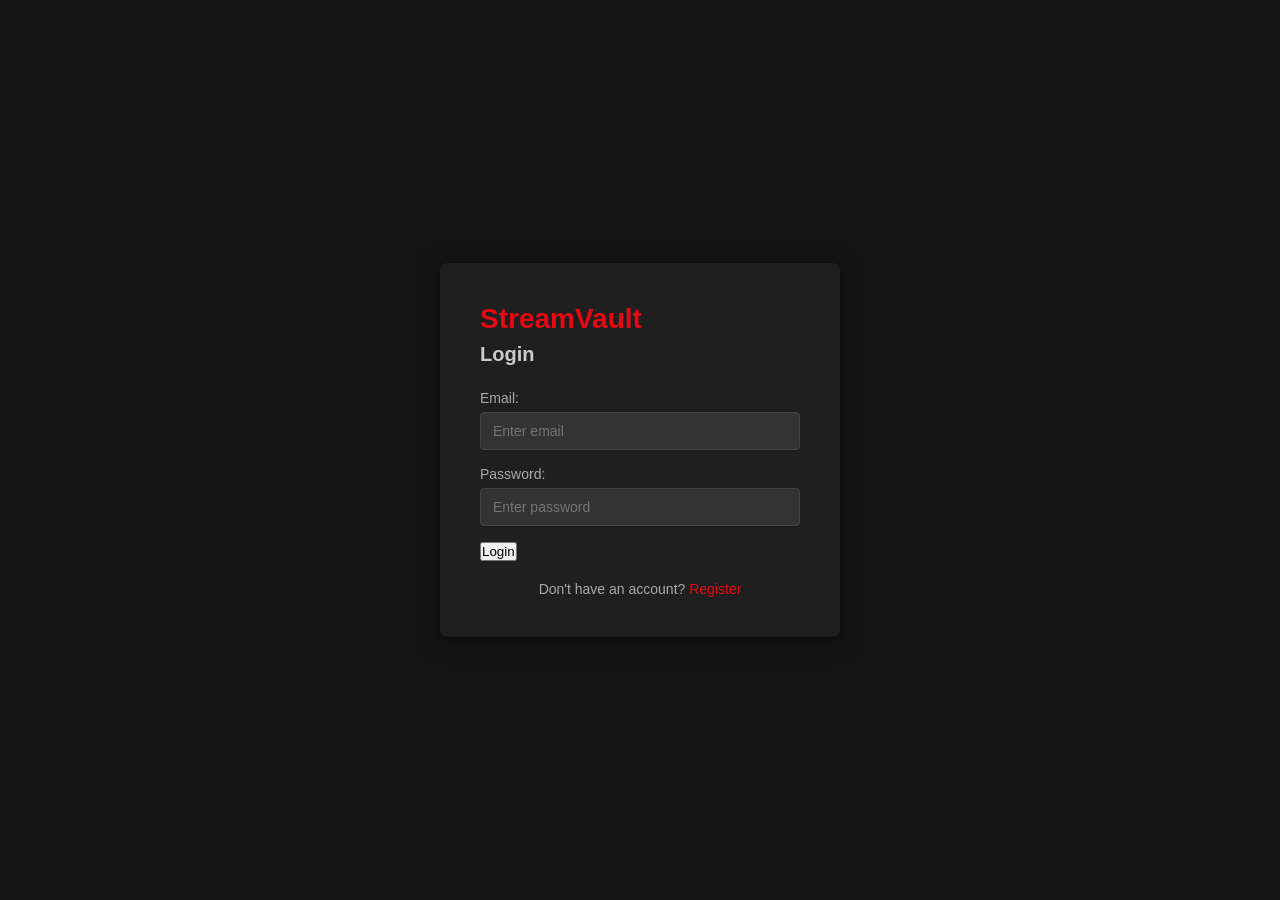
==== src/main/webapp/login.html @ b244ce61 "Initial project structure" ====
<!DOCTYPE html>
<html lang="en">
<head>
    <meta charset="UTF-8">
    <title>StreamVault - Login</title>
    <link rel="stylesheet" href="css/style.css">
</head>
<body>

<div class="auth-container">
    <h1>StreamVault</h1>
    <h2>Login</h2>

    <!-- show error if login failed -->
    <p id="error-msg" style="color: red; display: none;">Invalid email or password. Please try again.</p>

    <!-- show success message after registering -->
    <p id="success-msg" style="color: green; display: none;">Account created! You can now log in.</p>

    <form action="login" method="POST">
        <div class="form-group">
            <label>Email:</label>
            <input type="email" name="email" placeholder="Enter email" required>
        </div>
        <div class="form-group">
            <label>Password:</label>
            <input type="password" name="password" placeholder="Enter password" minlength="8" required>
        </div>
        <button type="submit">Login</button>
    </form>

    <p>Don't have an account? <a href="register.html">Register</a></p>
</div>

<script>
    // check url params to show messages
    let params = new URLSearchParams(window.location.search);
    if (params.get('error') == '1') {
        document.getElementById('error-msg').style.display = 'block';
    }
    if (params.get('registered') == '1') {
        document.getElementById('success-msg').style.display = 'block';
    }
</script>

</body>
</html>
---- src/main/webapp/css/style.css ----
* {
    box-sizing: border-box;
    margin: 0;
    padding: 0;
}

body {
    font-family: Arial, sans-serif;
    background-color: #141414;
    color: #fff;
    display: flex;
    justify-content: center;
    align-items: center;
    min-height: 100vh;
}

.auth-container {
    background-color: #1f1f1f;
    padding: 40px;
    border-radius: 8px;
    width: 100%;
    max-width: 400px;
    box-shadow: 0 4px 20px rgba(0, 0, 0, 0.5);
}

h1 {
    color: #e50914;
    font-size: 28px;
    margin-bottom: 8px;
}

h2 {
    font-size: 20px;
    margin-bottom: 24px;
    color: #ccc;
}

.form-group {
    margin-bottom: 16px;
}

label {
    display: block;
    margin-bottom: 6px;
    font-size: 14px;
    color: #aaa;
}

input, select {
    width: 100%;
    padding: 10px 12px;
    background-color: #333;
    border: 1px solid #444;
    border-radius: 4px;
    color: #fff;
    font-size: 14px;
}

input:focus, select:focus {
    outline: none;
    border-color: #e50914;
}

.btn-primary {
    width: 100%;
    padding: 12px;
    background-color: #e50914;
    color: #fff;
    border: none;
    border-radius: 4px;
    font-size: 16px;
    cursor: pointer;
    margin-top: 8px;
}

.btn-primary:hover {
    background-color: #c40812;
}

p {
    margin-top: 20px;
    font-size: 14px;
    color: #aaa;
    text-align: center;
}

a {
    color: #e50914;
    text-decoration: none;
}

a:hover {
    text-decoration: underline;
}
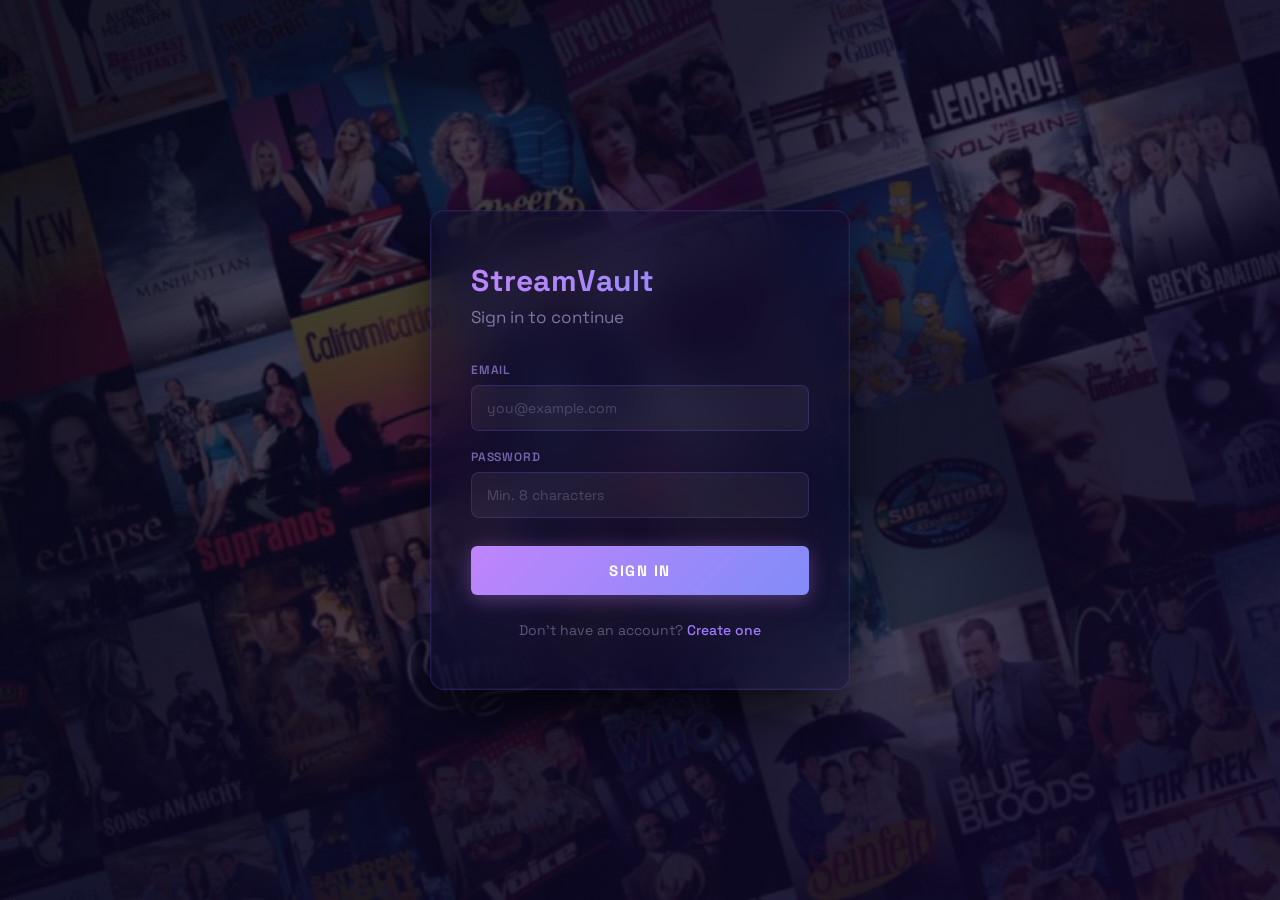
==== commit 8d37c4bd: "Section 1-2: fix DB connection and redesign login/register UI Fix MySQL driver loading with Class.fo" ====
--- a/src/main/webapp/login.html
+++ b/src/main/webapp/login.html
@@ -7,29 +7,33 @@
 </head>
 <body>
 
-<div class="auth-container">
-    <h1>StreamVault</h1>
-    <h2>Login</h2>
+<div class="background">
+    <div class="streaming-card">
 
-    <!-- show error if login failed -->
-    <p id="error-msg" style="color: red; display: none;">Invalid email or password. Please try again.</p>
+        <h1>StreamVault</h1>
+        <h2>Sign in to continue</h2>
 
-    <!-- show success message after registering -->
-    <p id="success-msg" style="color: green; display: none;">Account created! You can now log in.</p>
+        <!-- show error if login failed -->
+        <div id="error-msg" class="msg-error">Invalid email or password. Please try again.</div>
 
-    <form action="login" method="POST">
-        <div class="form-group">
-            <label>Email:</label>
-            <input type="email" name="email" placeholder="Enter email" required>
-        </div>
-        <div class="form-group">
-            <label>Password:</label>
-            <input type="password" name="password" placeholder="Enter password" minlength="8" required>
-        </div>
-        <button type="submit">Login</button>
-    </form>
+        <!-- show success message after registering -->
+        <div id="success-msg" class="msg-success">Account created! You can now log in.</div>
 
-    <p>Don't have an account? <a href="register.html">Register</a></p>
+        <form action="login" method="POST">
+            <div class="form-group">
+                <label>Email</label>
+                <input type="email" name="email" placeholder="you@example.com" required>
+            </div>
+            <div class="form-group">
+                <label>Password</label>
+                <input type="password" name="password" placeholder="Min. 8 characters" minlength="8" required>
+            </div>
+            <button type="submit" class="btn-primary">Sign In</button>
+        </form>
+
+        <p>Don't have an account? <a href="register.html">Create one</a></p>
+
+    </div>
 </div>
 
 <script>
--- a/src/main/webapp/css/style.css
+++ b/src/main/webapp/css/style.css
@@ -1,94 +1,176 @@
+@import url('https://fonts.googleapis.com/css2?family=Space+Grotesk:wght@400;500;600;700&display=swap');
+
 * {
     box-sizing: border-box;
     margin: 0;
     padding: 0;
 }
 
-body {
-    font-family: Arial, sans-serif;
-    background-color: #141414;
-    color: #fff;
+.background {
+    height: 100vh;
     display: flex;
     justify-content: center;
     align-items: center;
-    min-height: 100vh;
+    background:
+        linear-gradient(135deg, rgba(7, 8, 30, 0.75) 0%, rgba(20, 10, 50, 0.75) 100%),
+        url('../images/movie-grid.jpg') center / cover no-repeat;
+    background-color: #07081e;
+    font-family: 'Space Grotesk', sans-serif;
 }
 
-.auth-container {
-    background-color: #1f1f1f;
-    padding: 40px;
-    border-radius: 8px;
-    width: 100%;
-    max-width: 400px;
-    box-shadow: 0 4px 20px rgba(0, 0, 0, 0.5);
+/* glassmorphism card — navy purple tint */
+.streaming-card {
+    padding: 50px 40px;
+    width: 420px;
+    background: rgba(15, 12, 50, 0.45);
+    backdrop-filter: blur(24px);
+    -webkit-backdrop-filter: blur(24px);
+    border: 1.5px solid rgba(140, 100, 255, 0.18);
+    border-radius: 14px;
+    box-shadow:
+        0 25px 50px -12px rgba(0, 0, 0, 0.8),
+        0 0 0 1px rgba(140, 100, 255, 0.05) inset;
+    color: #ffffff;
+    font-family: 'Space Grotesk', sans-serif;
 }
 
 h1 {
-    color: #e50914;
-    font-size: 28px;
-    margin-bottom: 8px;
+    font-size: 30px;
+    font-weight: 700;
+    letter-spacing: 0.5px;
+    margin-bottom: 6px;
+    background: linear-gradient(135deg, #c084fc, #818cf8);
+    -webkit-background-clip: text;
+    -webkit-text-fill-color: transparent;
+    background-clip: text;
 }
 
 h2 {
-    font-size: 20px;
-    margin-bottom: 24px;
-    color: #ccc;
+    font-size: 17px;
+    font-weight: 400;
+    color: rgba(180, 170, 220, 0.65);
+    margin-bottom: 34px;
 }
 
 .form-group {
-    margin-bottom: 16px;
+    margin-bottom: 18px;
 }
 
 label {
     display: block;
-    margin-bottom: 6px;
-    font-size: 14px;
-    color: #aaa;
+    margin-bottom: 7px;
+    font-size: 12px;
+    font-weight: 600;
+    color: rgba(180, 160, 255, 0.6);
+    text-transform: uppercase;
+    letter-spacing: 0.8px;
 }
 
 input, select {
     width: 100%;
-    padding: 10px 12px;
-    background-color: #333;
-    border: 1px solid #444;
-    border-radius: 4px;
-    color: #fff;
+    padding: 13px 15px;
+    background: rgba(255, 255, 255, 0.05);
+    border: 1px solid rgba(140, 100, 255, 0.2);
+    border-radius: 8px;
+    color: #ffffff;
     font-size: 14px;
+    font-family: 'Space Grotesk', sans-serif;
+    transition: border-color 0.2s ease, background 0.2s ease, box-shadow 0.2s ease;
+}
+
+input::placeholder {
+    color: rgba(255, 255, 255, 0.2);
 }
 
 input:focus, select:focus {
     outline: none;
-    border-color: #e50914;
+    border-color: rgba(140, 100, 255, 0.6);
+    background: rgba(140, 100, 255, 0.07);
+    box-shadow: 0 0 0 3px rgba(140, 100, 255, 0.1);
 }
 
+select {
+    appearance: none;
+    -webkit-appearance: none;
+    background-image: url("data:image/svg+xml,%3Csvg xmlns='http://www.w3.org/2000/svg' width='12' height='7' viewBox='0 0 12 7'%3E%3Cpath fill='none' stroke='%238c64ff99' stroke-width='1.5' d='M1 1l5 5 5-5'/%3E%3C/svg%3E");
+    background-repeat: no-repeat;
+    background-position: right 14px center;
+    padding-right: 36px;
+    cursor: pointer;
+}
+
+select option {
+    background-color: #12103a;
+    color: #ffffff;
+}
+
+/* Netflix red button with glow */
 .btn-primary {
     width: 100%;
-    padding: 12px;
-    background-color: #e50914;
-    color: #fff;
+    padding: 15px;
+    background: linear-gradient(135deg, #c084fc, #818cf8);
     border: none;
-    border-radius: 4px;
-    font-size: 16px;
+    border-radius: 6px;
+    color: white;
+    font-size: 15px;
+    font-weight: 700;
+    font-family: 'Space Grotesk', sans-serif;
+    text-transform: uppercase;
+    letter-spacing: 1.5px;
     cursor: pointer;
-    margin-top: 8px;
+    margin-top: 10px;
+    box-shadow: 0 4px 20px rgba(192, 132, 252, 0.35);
+    transition: all 0.3s ease;
 }
 
 .btn-primary:hover {
-    background-color: #c40812;
+    background: linear-gradient(135deg, #d09ffe, #9ba5fb);
+    box-shadow: 0 6px 25px rgba(192, 132, 252, 0.55);
+    transform: translateY(-1px);
+}
+
+.btn-primary:active {
+    transform: translateY(0);
+    box-shadow: 0 3px 12px rgba(192, 132, 252, 0.4);
 }
 
 p {
-    margin-top: 20px;
+    margin-top: 26px;
     font-size: 14px;
-    color: #aaa;
+    color: rgba(180, 170, 220, 0.45);
     text-align: center;
 }
 
 a {
-    color: #e50914;
+    color: #a07aff;
     text-decoration: none;
+    font-weight: 500;
 }
 
 a:hover {
+    color: #c4a8ff;
     text-decoration: underline;
 }
+
+/* error / success messages */
+.msg-error {
+    background: rgba(229, 9, 20, 0.1);
+    border: 1px solid rgba(229, 9, 20, 0.3);
+    border-radius: 8px;
+    color: #ff7a7a;
+    font-size: 13px;
+    padding: 11px 14px;
+    margin-bottom: 20px;
+    display: none;
+}
+
+.msg-success {
+    background: rgba(100, 80, 255, 0.1);
+    border: 1px solid rgba(100, 80, 255, 0.3);
+    border-radius: 8px;
+    color: #a89bff;
+    font-size: 13px;
+    padding: 11px 14px;
+    margin-bottom: 20px;
+    display: none;
+}
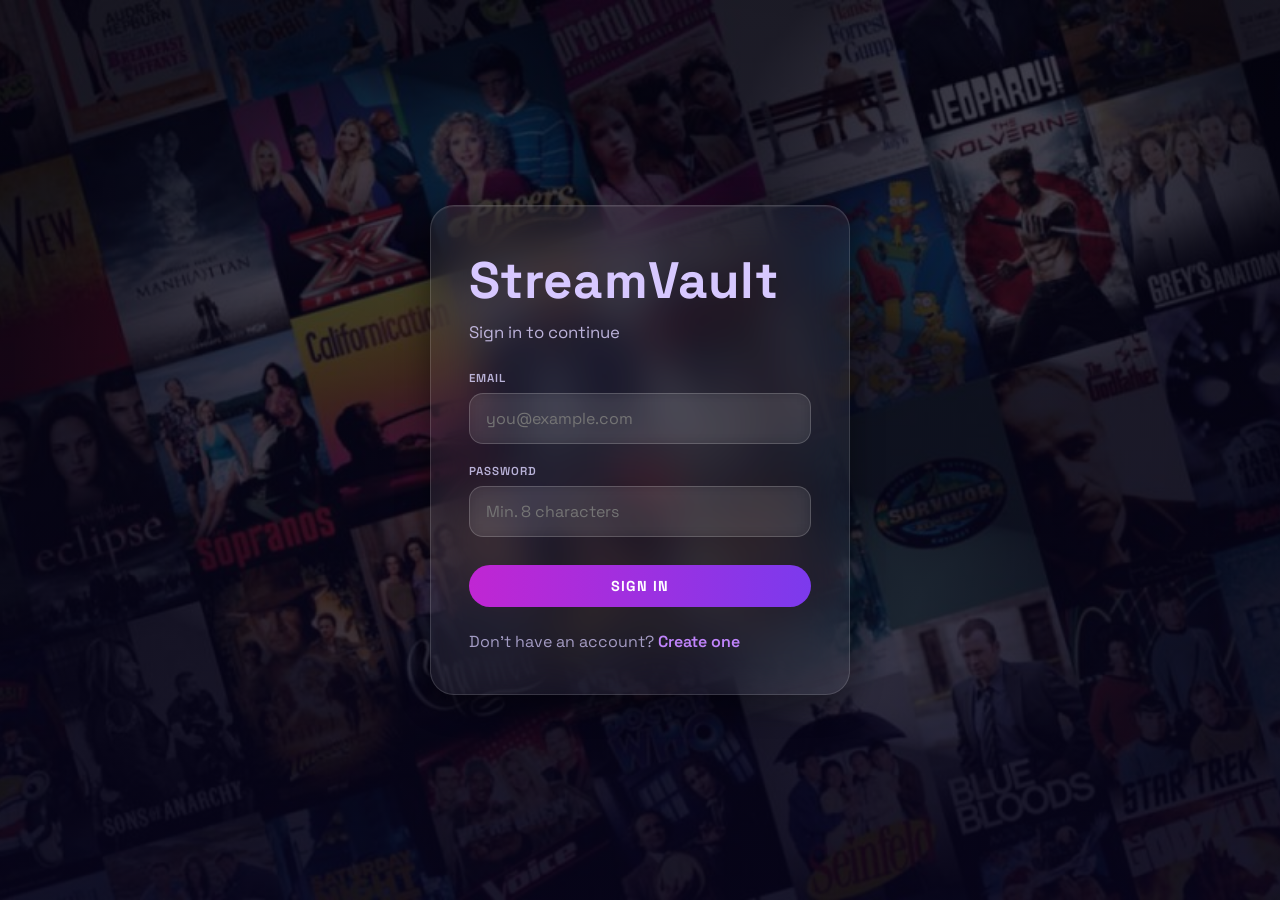
==== commit 2f459c4d: "Phase 4 complete: JDBC web app with security, MongoDB analytics, and role-based access" ====
--- a/src/main/webapp/login.html
+++ b/src/main/webapp/login.html
@@ -2,7 +2,8 @@
 <html lang="en">
 <head>
     <meta charset="UTF-8">
-    <title>StreamVault - Login</title>
+    <meta name="viewport" content="width=device-width, initial-scale=1.0">
+    <title>Login — StreamVault</title>
     <link rel="stylesheet" href="css/style.css">
 </head>
 <body>
--- a/src/main/webapp/css/style.css
+++ b/src/main/webapp/css/style.css
@@ -6,171 +6,675 @@
     padding: 0;
 }
 
+html, body {
+    min-height: 100%;
+    font-family: 'Space Grotesk', sans-serif;
+    color: #f5f3ff;
+    background: linear-gradient(135deg, #07081e 0%, #0e0b29 60%, #120d3d 100%);
+}
+
+body {
+    overflow-x: hidden;
+}
+
+/* ── Auth pages ──────────────────────────────────────────────────────────── */
 .background {
-    height: 100vh;
-    display: flex;
+    min-height: 100vh;
+    display: flex;
+    align-items: center;
     justify-content: center;
-    align-items: center;
+    padding: 24px;
     background:
-        linear-gradient(135deg, rgba(7, 8, 30, 0.75) 0%, rgba(20, 10, 50, 0.75) 100%),
-        url('../images/movie-grid.jpg') center / cover no-repeat;
-    background-color: #07081e;
-    font-family: 'Space Grotesk', sans-serif;
-}
-
-/* glassmorphism card — navy purple tint */
+        linear-gradient(rgba(4, 3, 18, 0.72), rgba(8, 5, 30, 0.78)),
+        url('../images/movie-grid.jpg') center/cover no-repeat;
+}
+
 .streaming-card {
-    padding: 50px 40px;
-    width: 420px;
-    background: rgba(15, 12, 50, 0.45);
-    backdrop-filter: blur(24px);
-    -webkit-backdrop-filter: blur(24px);
-    border: 1.5px solid rgba(140, 100, 255, 0.18);
+    width: min(420px, 100%);
+    padding: 42px 38px;
+    border-radius: 24px;
+    background: rgba(255, 255, 255, 0.06);
+    border: 1px solid rgba(255, 255, 255, 0.14);
+    box-shadow:
+        0 8px 32px rgba(0, 0, 0, 0.45),
+        inset 0 1px 0 rgba(255, 255, 255, 0.08);
+    backdrop-filter: blur(22px);
+    -webkit-backdrop-filter: blur(22px);
+}
+
+.streaming-card h1 {
+    margin-bottom: 8px;
+    font-size: clamp(2.25rem, 5vw, 3.2rem);
+    letter-spacing: 0.35px;
+    color: #d7c8ff;
+}
+
+.streaming-card h2 {
+    margin-bottom: 28px;
+    color: rgba(221, 210, 255, 0.82);
+    font-size: 1.05rem;
+    font-weight: 400;
+}
+
+.msg-error,
+.msg-success {
+    display: none;
+    margin-bottom: 20px;
+    padding: 14px 16px;
+    border-radius: 16px;
+    font-size: 0.95rem;
+    line-height: 1.55;
+}
+
+.msg-error {
+    background: rgba(217, 71, 224, 0.14);
+    border: 1px solid rgba(217, 71, 224, 0.28);
+    color: #f7c6ff;
+}
+
+.msg-success {
+    background: rgba(77, 201, 135, 0.14);
+    border: 1px solid rgba(77, 201, 135, 0.22);
+    color: #d5ffe2;
+}
+
+.form-group {
+    margin-bottom: 20px;
+    display: flex;
+    flex-direction: column;
+    gap: 8px;
+}
+
+.form-group label {
+    color: rgba(218, 212, 255, 0.82);
+    font-size: 0.72rem;
+    font-weight: 600;
+    text-transform: uppercase;
+    letter-spacing: 0.09em;
+}
+
+.form-group input,
+.form-group select {
+    width: 100%;
+    padding: 14px 16px;
     border-radius: 14px;
-    box-shadow:
-        0 25px 50px -12px rgba(0, 0, 0, 0.8),
-        0 0 0 1px rgba(140, 100, 255, 0.05) inset;
-    color: #ffffff;
-    font-family: 'Space Grotesk', sans-serif;
-}
-
-h1 {
-    font-size: 30px;
-    font-weight: 700;
-    letter-spacing: 0.5px;
-    margin-bottom: 6px;
+    border: 1px solid rgba(255, 255, 255, 0.18);
+    color: #f4efff;
+    outline: none;
+    transition: border-color 0.2s ease, box-shadow 0.2s ease;
+    font-family: inherit;
+    font-size: 1rem;
+    -webkit-appearance: none;
+    -moz-appearance: none;
+    appearance: none;
+}
+
+.form-group input {
+    background: rgba(255, 255, 255, 0.07);
+    backdrop-filter: blur(8px);
+}
+
+.form-group select {
+    background: rgb(14, 10, 42);
+}
+
+.form-group input:focus,
+.form-group select:focus {
+    border-color: rgba(140, 100, 255, 0.45);
+    box-shadow: 0 0 0 3px rgba(140, 100, 255, 0.1);
+}
+
+.streaming-card p {
+    margin-top: 24px;
+    color: rgba(215, 205, 255, 0.72);
+}
+
+.streaming-card a {
+    color: #c084fc;
+    text-decoration: none;
+    font-weight: 600;
+}
+
+.streaming-card a:hover {
+    text-decoration: underline;
+}
+
+/* ── Page shell (all inner pages) ────────────────────────────────────────── */
+.page-shell {
+    min-height: 100vh;
+    padding: 32px 24px;
+    display: flex;
+    justify-content: center;
+    background:
+        linear-gradient(rgba(7, 8, 30, 0.62), rgba(10, 7, 34, 0.68)),
+        url('../images/movie-grid.jpg') center/cover no-repeat fixed;
+}
+
+.page-card {
+    width: min(1200px, 100%);
+    padding: 36px;
+    background: rgba(10, 8, 34, 0.78);
+    border: 1px solid rgba(140, 100, 255, 0.22);
+    border-radius: 28px;
+    box-shadow: 0 40px 90px rgba(0, 0, 0, 0.5);
+    backdrop-filter: blur(26px);
+    align-self: flex-start;
+}
+
+/* ── Header & nav ────────────────────────────────────────────────────────── */
+.page-header {
+    display: flex;
+    justify-content: space-between;
+    gap: 20px;
+    align-items: flex-start;
+    margin-bottom: 32px;
+    flex-wrap: wrap;
+    padding-bottom: 28px;
+    border-bottom: 1px solid rgba(140, 100, 255, 0.12);
+}
+
+.page-header h1 {
+    font-size: clamp(1.9rem, 3vw, 2.8rem);
+    letter-spacing: 0.4px;
     background: linear-gradient(135deg, #c084fc, #818cf8);
     -webkit-background-clip: text;
     -webkit-text-fill-color: transparent;
-    background-clip: text;
-}
-
-h2 {
-    font-size: 17px;
-    font-weight: 400;
-    color: rgba(180, 170, 220, 0.65);
-    margin-bottom: 34px;
-}
-
-.form-group {
-    margin-bottom: 18px;
-}
-
-label {
-    display: block;
-    margin-bottom: 7px;
-    font-size: 12px;
-    font-weight: 600;
-    color: rgba(180, 160, 255, 0.6);
-    text-transform: uppercase;
-    letter-spacing: 0.8px;
-}
-
-input, select {
+    margin-bottom: 6px;
+}
+
+.page-header p {
+    color: rgba(210, 200, 255, 0.72);
+    max-width: 520px;
+    font-size: 0.97rem;
+}
+
+.nav-links {
+    display: flex;
+    flex-wrap: wrap;
+    gap: 10px;
+}
+
+.nav-links a {
+    display: inline-flex;
+    align-items: center;
+    padding: 10px 18px;
+    border-radius: 999px;
+    border: 1px solid rgba(140, 100, 255, 0.22);
+    background: rgba(255, 255, 255, 0.05);
+    color: #e9dfff;
+    text-decoration: none;
+    font-weight: 600;
+    font-size: 0.9rem;
+    transition: transform 0.18s ease, background 0.18s ease, box-shadow 0.18s ease;
+}
+
+.nav-links a:hover {
+    transform: translateY(-2px);
+    background: rgba(140, 100, 255, 0.18);
+    box-shadow: 0 10px 30px rgba(136, 100, 255, 0.14);
+}
+
+/* ── Section titles ──────────────────────────────────────────────────────── */
+.section-title {
+    font-size: 1rem;
+    font-weight: 600;
+    color: #c9b8ff;
+    margin-bottom: 14px;
+    letter-spacing: 0.04em;
+    text-transform: uppercase;
+}
+
+/* ── Filters ─────────────────────────────────────────────────────────────── */
+.content-filter {
+    display: flex;
+    flex-wrap: wrap;
+    align-items: center;
+    gap: 14px;
+    margin-bottom: 24px;
+}
+
+.content-filter label {
+    font-size: 0.88rem;
+    color: rgba(220, 210, 255, 0.7);
+}
+
+.filter-input,
+.filter-select {
+    padding: 11px 16px;
+    border-radius: 14px;
+    border: 1px solid rgba(255, 255, 255, 0.12);
+    background: rgba(18, 14, 54, 0.95);
+    color: #f3eeff;
+    outline: none;
+    font-family: inherit;
+    font-size: 0.95rem;
+    transition: border-color 0.18s, box-shadow 0.18s;
+    -webkit-appearance: none;
+    -moz-appearance: none;
+    appearance: none;
+}
+
+.filter-input {
+    flex: 1;
+    min-width: 180px;
+}
+
+.filter-select {
+    min-width: 160px;
+}
+
+.filter-input:focus,
+.filter-select:focus {
+    border-color: rgba(140, 100, 255, 0.4);
+    box-shadow: 0 0 0 3px rgba(140, 100, 255, 0.08);
+}
+
+.content-filter select {
+    min-width: 160px;
+    padding: 11px 16px;
+    border-radius: 14px;
+    border: 1px solid rgba(255, 255, 255, 0.12);
+    background: rgba(18, 14, 54, 0.95);
+    color: #f3eeff;
+    outline: none;
+    font-family: inherit;
+    font-size: 0.95rem;
+    transition: border-color 0.18s;
+    -webkit-appearance: none;
+    -moz-appearance: none;
+    appearance: none;
+}
+
+.content-filter select:focus {
+    border-color: rgba(140, 100, 255, 0.4);
+}
+
+/* ── Tables ──────────────────────────────────────────────────────────────── */
+.content-table {
     width: 100%;
-    padding: 13px 15px;
-    background: rgba(255, 255, 255, 0.05);
-    border: 1px solid rgba(140, 100, 255, 0.2);
-    border-radius: 8px;
-    color: #ffffff;
-    font-size: 14px;
-    font-family: 'Space Grotesk', sans-serif;
-    transition: border-color 0.2s ease, background 0.2s ease, box-shadow 0.2s ease;
-}
-
-input::placeholder {
-    color: rgba(255, 255, 255, 0.2);
-}
-
-input:focus, select:focus {
-    outline: none;
-    border-color: rgba(140, 100, 255, 0.6);
-    background: rgba(140, 100, 255, 0.07);
-    box-shadow: 0 0 0 3px rgba(140, 100, 255, 0.1);
-}
-
-select {
-    appearance: none;
-    -webkit-appearance: none;
-    background-image: url("data:image/svg+xml,%3Csvg xmlns='http://www.w3.org/2000/svg' width='12' height='7' viewBox='0 0 12 7'%3E%3Cpath fill='none' stroke='%238c64ff99' stroke-width='1.5' d='M1 1l5 5 5-5'/%3E%3C/svg%3E");
-    background-repeat: no-repeat;
-    background-position: right 14px center;
-    padding-right: 36px;
-    cursor: pointer;
-}
-
-select option {
-    background-color: #12103a;
-    color: #ffffff;
-}
-
-/* Netflix red button with glow */
-.btn-primary {
-    width: 100%;
-    padding: 15px;
-    background: linear-gradient(135deg, #c084fc, #818cf8);
-    border: none;
-    border-radius: 6px;
-    color: white;
-    font-size: 15px;
-    font-weight: 700;
-    font-family: 'Space Grotesk', sans-serif;
-    text-transform: uppercase;
-    letter-spacing: 1.5px;
-    cursor: pointer;
-    margin-top: 10px;
-    box-shadow: 0 4px 20px rgba(192, 132, 252, 0.35);
-    transition: all 0.3s ease;
-}
-
-.btn-primary:hover {
-    background: linear-gradient(135deg, #d09ffe, #9ba5fb);
-    box-shadow: 0 6px 25px rgba(192, 132, 252, 0.55);
-    transform: translateY(-1px);
-}
-
-.btn-primary:active {
-    transform: translateY(0);
-    box-shadow: 0 3px 12px rgba(192, 132, 252, 0.4);
-}
-
-p {
-    margin-top: 26px;
-    font-size: 14px;
-    color: rgba(180, 170, 220, 0.45);
-    text-align: center;
-}
-
-a {
-    color: #a07aff;
+    border-collapse: collapse;
+    overflow: hidden;
+    border-radius: 18px;
+    background: rgba(14, 10, 40, 0.78);
+    border: 1px solid rgba(140, 100, 255, 0.16);
+}
+
+.content-table th,
+.content-table td {
+    padding: 16px 18px;
+    border-bottom: 1px solid rgba(255, 255, 255, 0.07);
+}
+
+.content-table th {
+    background: rgba(24, 16, 72, 0.98);
+    color: #c9b8ff;
+    font-weight: 600;
+    font-size: 0.88rem;
+    text-align: left;
+    text-transform: uppercase;
+    letter-spacing: 0.05em;
+}
+
+.content-table tr:last-child td {
+    border-bottom: none;
+}
+
+.content-table tr:hover td {
+    background: rgba(140, 100, 255, 0.06);
+}
+
+.content-table td {
+    color: #e2d9ff;
+    font-size: 0.95rem;
+}
+
+.content-table td a {
+    color: #d9b8ff;
     text-decoration: none;
     font-weight: 500;
-}
-
-a:hover {
-    color: #c4a8ff;
+    transition: color 0.15s;
+}
+
+.content-table td a:hover {
+    color: #fff;
     text-decoration: underline;
 }
 
-/* error / success messages */
-.msg-error {
-    background: rgba(229, 9, 20, 0.1);
-    border: 1px solid rgba(229, 9, 20, 0.3);
-    border-radius: 8px;
-    color: #ff7a7a;
-    font-size: 13px;
-    padding: 11px 14px;
-    margin-bottom: 20px;
-    display: none;
-}
-
-.msg-success {
-    background: rgba(100, 80, 255, 0.1);
-    border: 1px solid rgba(100, 80, 255, 0.3);
-    border-radius: 8px;
-    color: #a89bff;
-    font-size: 13px;
-    padding: 11px 14px;
-    margin-bottom: 20px;
-    display: none;
-}
+/* ── Stat / detail cards ─────────────────────────────────────────────────── */
+.card-grid {
+    display: grid;
+    gap: 18px;
+    grid-template-columns: repeat(auto-fit, minmax(220px, 1fr));
+    margin-bottom: 32px;
+}
+
+.stat-card {
+    background: rgba(18, 14, 54, 0.88);
+    border: 1px solid rgba(140, 100, 255, 0.2);
+    border-radius: 20px;
+    padding: 24px;
+    transition: border-color 0.2s, box-shadow 0.2s;
+}
+
+.stat-card:hover {
+    border-color: rgba(140, 100, 255, 0.38);
+    box-shadow: 0 12px 36px rgba(136, 100, 255, 0.1);
+}
+
+.stat-card h3 {
+    font-size: 0.8rem;
+    font-weight: 600;
+    text-transform: uppercase;
+    letter-spacing: 0.06em;
+    color: rgba(200, 185, 255, 0.7);
+    margin-bottom: 12px;
+}
+
+.stat-card p {
+    color: rgba(225, 215, 255, 0.9);
+    line-height: 1.75;
+    font-size: 0.95rem;
+}
+
+.detail-card {
+    background: rgba(18, 14, 54, 0.88);
+    border: 1px solid rgba(140, 100, 255, 0.2);
+    border-radius: 20px;
+    padding: 28px 30px;
+    margin-bottom: 8px;
+}
+
+.detail-card h1 {
+    font-size: clamp(1.6rem, 3vw, 2.2rem);
+    margin-bottom: 8px;
+    background: linear-gradient(135deg, #e2d5ff, #c084fc);
+    -webkit-background-clip: text;
+    -webkit-text-fill-color: transparent;
+}
+
+.detail-card .meta {
+    font-size: 0.95rem;
+    color: rgba(200, 190, 255, 0.75);
+    margin-bottom: 14px;
+}
+
+.detail-card p {
+    color: rgba(215, 205, 255, 0.84);
+    line-height: 1.75;
+    margin-bottom: 10px;
+    font-size: 0.97rem;
+}
+
+/* ── Buttons ─────────────────────────────────────────────────────────────── */
+.btn-primary,
+.btn-secondary {
+    display: inline-flex;
+    align-items: center;
+    justify-content: center;
+    padding: 12px 26px;
+    border-radius: 999px;
+    border: none;
+    color: #fff;
+    text-decoration: none;
+    font-weight: 700;
+    font-size: 0.95rem;
+    cursor: pointer;
+    font-family: inherit;
+    transition: transform 0.18s ease, box-shadow 0.18s ease, background 0.18s ease;
+}
+
+.btn-primary {
+    background: linear-gradient(90deg, #c026d3, #7c3aed);
+    border: none;
+    text-transform: uppercase;
+    letter-spacing: 0.07em;
+}
+
+.btn-primary:hover {
+    background: linear-gradient(90deg, #d946ef, #8b5cf6);
+    transform: translateY(-2px);
+    box-shadow: 0 16px 40px rgba(192, 38, 211, 0.4);
+}
+
+/* Full-width button inside auth cards */
+.streaming-card .btn-primary {
+    width: 100%;
+    margin-top: 8px;
+    font-size: 0.9rem;
+}
+
+.btn-secondary {
+    background: rgba(255, 255, 255, 0.07);
+    border: 1px solid rgba(140, 100, 255, 0.25);
+}
+
+.btn-secondary:hover {
+    background: rgba(140, 100, 255, 0.15);
+    transform: translateY(-2px);
+    box-shadow: 0 12px 32px rgba(136, 100, 255, 0.12);
+}
+
+/* ── Badges ──────────────────────────────────────────────────────────────── */
+.badge-yes {
+    display: inline-block;
+    padding: 3px 10px;
+    border-radius: 999px;
+    font-size: 0.8rem;
+    font-weight: 600;
+    background: rgba(77, 201, 135, 0.18);
+    border: 1px solid rgba(77, 201, 135, 0.35);
+    color: #a8ffd0;
+}
+
+.badge-no {
+    display: inline-block;
+    padding: 3px 10px;
+    border-radius: 999px;
+    font-size: 0.8rem;
+    font-weight: 600;
+    background: rgba(217, 71, 224, 0.14);
+    border: 1px solid rgba(217, 71, 224, 0.28);
+    color: #f7c6ff;
+}
+
+/* ── Progress bar ────────────────────────────────────────────────────────── */
+.progress-wrap {
+    display: flex;
+    align-items: center;
+    gap: 10px;
+}
+
+.progress-wrap span {
+    font-size: 0.85rem;
+    color: rgba(200, 190, 255, 0.8);
+    min-width: 34px;
+}
+
+.progress-bar {
+    height: 6px;
+    min-width: 4px;
+    max-width: 120px;
+    border-radius: 999px;
+    background: linear-gradient(90deg, #8b5cf6, #c084fc);
+    flex: 1;
+}
+
+/* ── Content panel wrapper ───────────────────────────────────────────────── */
+.content-panel {
+    padding-top: 8px;
+}
+
+/* ── Admin page ──────────────────────────────────────────────────────────── */
+.admin-badge {
+    display: inline-block;
+    font-size: 0.65rem;
+    font-weight: 700;
+    text-transform: uppercase;
+    letter-spacing: 0.08em;
+    padding: 3px 10px;
+    border-radius: 999px;
+    background: rgba(192, 38, 211, 0.2);
+    border: 1px solid rgba(192, 38, 211, 0.4);
+    color: #e879f9;
+    vertical-align: middle;
+    margin-left: 10px;
+    position: relative;
+    top: -3px;
+}
+
+.admin-section {
+    margin-top: 32px;
+}
+
+.admin-section-title {
+    display: flex;
+    align-items: center;
+    gap: 10px;
+    margin-bottom: 14px;
+    padding-left: 14px;
+    border-left: 3px solid #c084fc;
+    font-size: 0.9rem;
+    font-weight: 600;
+    color: #e2d5ff;
+    text-transform: uppercase;
+    letter-spacing: 0.05em;
+}
+
+.badge-mongo {
+    font-size: 0.62rem;
+    font-weight: 700;
+    text-transform: uppercase;
+    letter-spacing: 0.06em;
+    padding: 2px 8px;
+    border-radius: 999px;
+    background: rgba(77, 201, 135, 0.15);
+    border: 1px solid rgba(77, 201, 135, 0.3);
+    color: #a8ffd0;
+}
+
+.badge-mysql {
+    font-size: 0.62rem;
+    font-weight: 700;
+    text-transform: uppercase;
+    letter-spacing: 0.06em;
+    padding: 2px 8px;
+    border-radius: 999px;
+    background: rgba(129, 140, 248, 0.15);
+    border: 1px solid rgba(129, 140, 248, 0.3);
+    color: #c7d2fe;
+}
+
+.nav-active {
+    background: rgba(140, 100, 255, 0.22) !important;
+    border-color: rgba(140, 100, 255, 0.45) !important;
+}
+
+/* ── Movie card grid (Browse / Home page) ────────────────────────────────── */
+.movie-grid {
+    display: grid;
+    grid-template-columns: repeat(auto-fill, minmax(190px, 1fr));
+    gap: 16px;
+    margin-bottom: 24px;
+}
+
+.movie-card {
+    background: rgba(14, 10, 42, 0.9);
+    border: 1px solid rgba(140, 100, 255, 0.18);
+    border-radius: 18px;
+    overflow: hidden;
+    text-decoration: none;
+    display: block;
+    transition: transform 0.22s ease, box-shadow 0.22s ease, border-color 0.22s ease;
+}
+
+.movie-card:hover {
+    transform: translateY(-5px) scale(1.015);
+    box-shadow: 0 22px 52px rgba(136, 100, 255, 0.26);
+    border-color: rgba(140, 100, 255, 0.5);
+}
+
+.movie-card-poster {
+    height: 126px;
+    display: flex;
+    align-items: flex-end;
+    padding: 10px 12px;
+}
+
+.movie-card-type-label {
+    font-size: 0.7rem;
+    font-weight: 700;
+    text-transform: uppercase;
+    letter-spacing: 0.08em;
+    color: rgba(255, 255, 255, 0.82);
+    background: rgba(0, 0, 0, 0.4);
+    padding: 3px 9px;
+    border-radius: 999px;
+    backdrop-filter: blur(4px);
+}
+
+.movie-card-body {
+    padding: 14px 14px 16px;
+}
+
+.movie-card-title {
+    font-size: 0.92rem;
+    font-weight: 600;
+    color: #ede5ff;
+    margin-bottom: 6px;
+    line-height: 1.35;
+    display: -webkit-box;
+    -webkit-line-clamp: 2;
+    -webkit-box-orient: vertical;
+    overflow: hidden;
+}
+
+.movie-card-meta {
+    font-size: 0.79rem;
+    color: rgba(195, 178, 255, 0.58);
+    margin-bottom: 8px;
+}
+
+.movie-card-rating {
+    font-size: 0.85rem;
+    font-weight: 700;
+    color: #c9b8ff;
+}
+
+.movie-card-age {
+    display: inline-block;
+    font-size: 0.7rem;
+    font-weight: 600;
+    padding: 1px 7px;
+    border-radius: 5px;
+    border: 1px solid rgba(200, 185, 255, 0.3);
+    color: rgba(200, 185, 255, 0.7);
+    margin-left: 6px;
+    vertical-align: middle;
+}
+
+/* ── Responsive ──────────────────────────────────────────────────────────── */
+@media (max-width: 800px) {
+    .page-card {
+        padding: 20px;
+        border-radius: 20px;
+    }
+
+    .page-header {
+        flex-direction: column;
+        align-items: stretch;
+    }
+
+    .content-filter {
+        flex-direction: column;
+        align-items: stretch;
+    }
+
+    .nav-links {
+        justify-content: flex-start;
+    }
+
+    .movie-grid {
+        grid-template-columns: repeat(auto-fill, minmax(150px, 1fr));
+        gap: 12px;
+    }
+}
